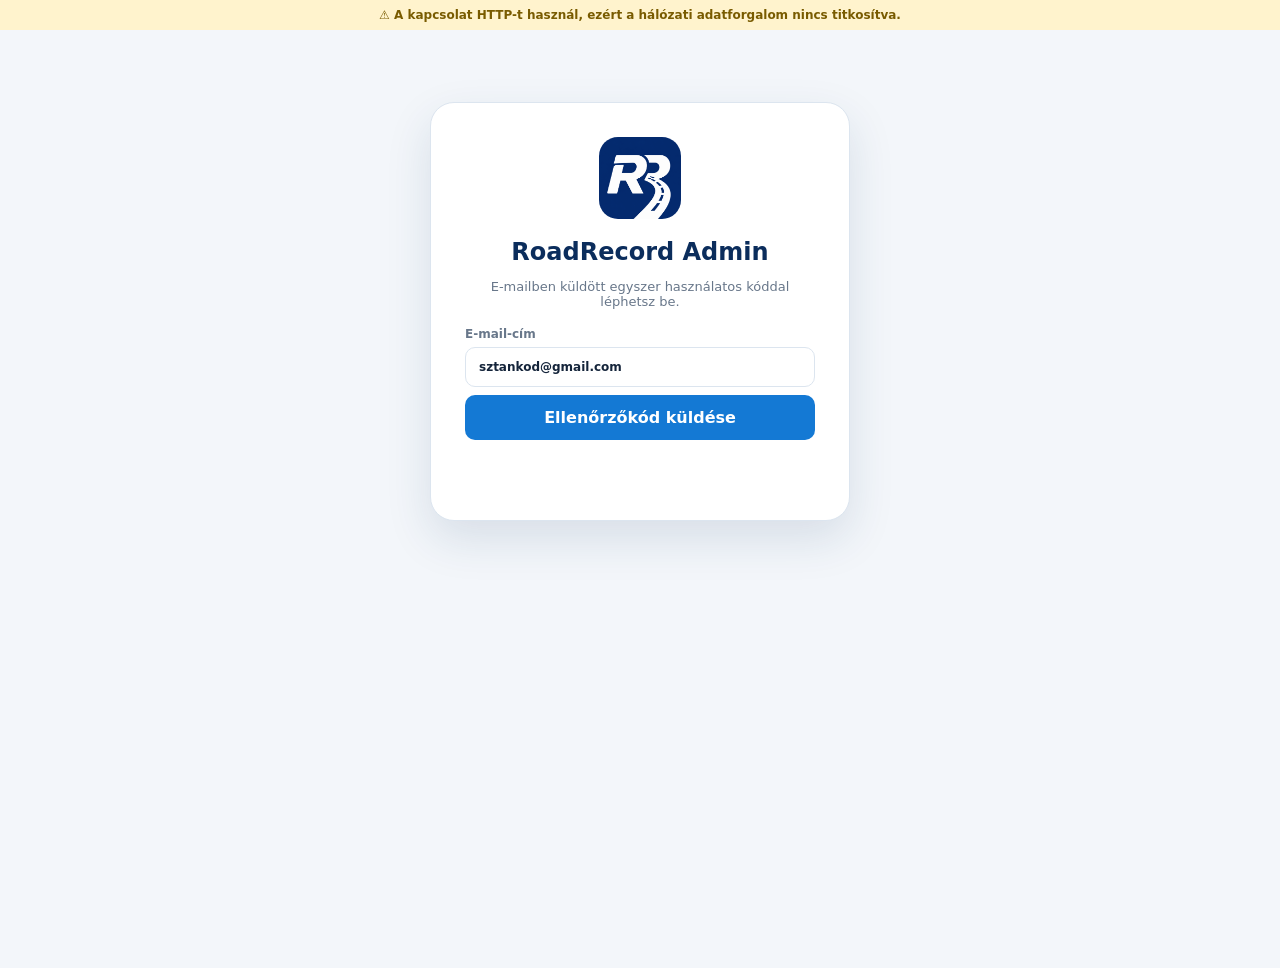
==== download-site/admin/index.html @ 60af763a "Group collected delivery notes by stop" ====
<!doctype html>
<html lang="hu">
<head>
  <meta charset="utf-8">
  <meta name="viewport" content="width=device-width,initial-scale=1">
  <meta name="robots" content="noindex,nofollow,noarchive,nosnippet,noimageindex">
  <meta name="googlebot" content="noindex,nofollow,noarchive,nosnippet,noimageindex">
  <meta name="theme-color" content="#0b2d5c">
  <title>RoadRecord adminisztráció</title>
  <link rel="icon" href="../roadrecord-logo.png" type="image/png">
  <link rel="stylesheet" href="admin.css">
  <link rel="stylesheet" href="admin-extra.css">
  <link rel="stylesheet" href="live.css">
</head>
<body>
  <div class="http-warning">⚠ A kapcsolat HTTP-t használ, ezért a hálózati adatforgalom nincs titkosítva.</div>
  <main>
    <section id="login" class="login-card">
      <img src="../roadrecord-logo.png" alt="RoadRecord logó">
      <h1>RoadRecord Admin</h1>
      <p>E-mailben küldött egyszer használatos kóddal léphetsz be.</p>
      <label>E-mail-cím<input id="email" type="email" value="sztankod@gmail.com"></label>
      <button id="request-code" class="primary">Ellenőrzőkód küldése</button>
      <div id="code-area" hidden>
        <label>Ellenőrzőkód<input id="code" inputmode="numeric" maxlength="6" autocomplete="one-time-code" placeholder="000000"></label>
        <button id="verify-code" class="primary">Belépés</button>
      </div>
      <p id="login-message" class="message"></p>
    </section>

    <section id="dashboard" hidden>
      <header class="topbar">
        <div class="brand"><img src="../roadrecord-logo.png" alt=""><div><strong>RoadRecord</strong><span>Adminisztráció</span></div></div>
        <button id="logout" class="ghost">Kilépés</button>
      </header>
      <div class="summary-grid">
        <article><span>Felhasználók</span><strong id="user-count">0</strong></article>
        <article><span>Aktív készülékek</span><strong id="device-count">0</strong></article>
        <article><span>Utolsó szinkron</span><strong id="last-sync">–</strong></article>
      </div>
      <div class="layout">
        <aside>
          <div class="aside-head"><h2>Felhasználók</h2><button id="refresh" title="Frissítés">↻</button></div>
          <input id="search" type="search" placeholder="Keresés e-mail alapján">
          <button id="central-stops" class="central-stops-button"><span>◆</span><strong>Központi megállótár</strong><small id="central-stop-count">Megnyitás</small></button>
          <button id="delivery-reports" class="central-stops-button"><span><img src="delivery-note-icon.svg" alt=""></span><strong>Szállítólevél riport</strong><small>Beállítások</small></button>
          <button id="delivery-notes" class="central-stops-button"><span><img src="delivery-note-icon.svg" alt=""></span><strong>Szállítólevelek begyűjtése</strong><small>Napi összesítő</small></button>
          <button id="delivery-summary" class="central-stops-button"><span><img src="delivery-note-icon.svg" alt=""></span><strong>Szállítólevél-összegző</strong><small>Teljesítési dátumok</small></button>
          <div id="users" class="user-list"></div>
        </aside>
        <section id="detail" class="detail empty"><p>Válassz egy felhasználót a részletek megnyitásához.</p></section>
      </div>
    </section>
  </main>
  <script src="admin.js"></script>
</body>
</html>
---- download-site/admin/admin.css ----
:root{--navy:#0b2d5c;--blue:#1479d4;--green:#2e8b47;--red:#c83c3c;--orange:#ef8b18;--bg:#f3f6fa;--surface:#fff;--line:#dce5ef;--muted:#68778a;--text:#14243a}*{box-sizing:border-box}body{margin:0;background:var(--bg);color:var(--text);font-family:system-ui,-apple-system,"Segoe UI",sans-serif}.http-warning{padding:8px 16px;background:#fff3cd;color:#795b00;text-align:center;font-size:12px;font-weight:650}main{min-height:calc(100vh - 34px)}button,input{font:inherit}.login-card{width:min(92%,420px);margin:8vh auto;padding:34px;background:var(--surface);border:1px solid var(--line);border-radius:24px;box-shadow:0 18px 45px #193c6820;text-align:center}.login-card img{width:82px;border-radius:19px}.login-card h1{margin:15px 0 6px;color:var(--navy)}.login-card p{color:var(--muted);font-size:13px}.login-card label{display:block;margin:18px 0 8px;text-align:left;font-size:12px;font-weight:700;color:var(--muted)}input{width:100%;margin-top:6px;padding:12px 13px;border:1px solid var(--line);border-radius:10px;background:#fff;color:var(--text)}button{border:0;border-radius:10px;cursor:pointer;font-weight:750}.primary{width:100%;padding:13px;background:var(--blue);color:#fff}.message{min-height:20px}.topbar{display:flex;align-items:center;justify-content:space-between;padding:14px max(18px,4vw);background:var(--navy);color:#fff}.brand{display:flex;align-items:center;gap:11px}.brand img{width:48px;border-radius:12px}.brand div{display:flex;flex-direction:column}.brand strong{font-size:20px}.brand span{font-size:11px;opacity:.8}.ghost{padding:9px 13px;background:#ffffff16;color:#fff}.summary-grid{max-width:1450px;margin:18px auto;display:grid;grid-template-columns:repeat(3,1fr);gap:12px;padding:0 18px}.summary-grid article{padding:17px;background:var(--surface);border:1px solid var(--line);border-radius:14px}.summary-grid span{display:block;font-size:11px;color:var(--muted);font-weight:700}.summary-grid strong{display:block;margin-top:5px;color:var(--navy);font-size:22px}.layout{max-width:1450px;margin:auto;padding:0 18px 30px;display:grid;grid-template-columns:330px 1fr;gap:15px}aside,.detail{background:var(--surface);border:1px solid var(--line);border-radius:16px;overflow:hidden}.aside-head{display:flex;align-items:center;justify-content:space-between;padding:16px 16px 7px}.aside-head h2{margin:0;font-size:17px}.aside-head button{width:34px;height:34px;background:#e9f3fc;color:var(--blue);font-size:20px}aside>input{width:calc(100% - 30px);margin:4px 15px 12px}.user-list{max-height:calc(100vh - 295px);overflow:auto}.user-row{width:100%;padding:13px 15px;border:0;border-top:1px solid var(--line);border-radius:0;background:#fff;text-align:left}.user-row:hover,.user-row.active{background:#eef6fd}.user-row strong,.user-row span{display:block;overflow:hidden;text-overflow:ellipsis}.user-row span{margin-top:3px;color:var(--muted);font-size:11px}.status{display:inline-flex!important;width:auto!important;margin-top:7px!important;padding:3px 7px;border-radius:99px;font-size:9px!important;font-weight:800}.status.on{background:#e5f5e9;color:var(--green)}.status.off{background:#fde8e8;color:var(--red)}.detail{min-height:500px;padding:22px}.detail.empty{display:grid;place-items:center;color:var(--muted)}.detail-header{display:flex;justify-content:space-between;gap:18px;align-items:start}.detail-header h2{margin:0;color:var(--navy);font-size:22px}.detail-header p{margin:4px 0;color:var(--muted);font-size:12px}.danger,.success{padding:9px 12px;color:#fff}.danger{background:var(--red)}.success{background:var(--green)}.tabs{display:flex;gap:7px;margin:20px 0 14px;border-bottom:1px solid var(--line)}.tab{padding:10px 12px;border-radius:8px 8px 0 0;background:transparent;color:var(--muted)}.tab.active{background:#eaf4fd;color:var(--blue)}.panel[hidden]{display:none}.cards{display:grid;grid-template-columns:repeat(4,1fr);gap:9px}.metric{padding:13px;border:1px solid var(--line);border-radius:11px}.metric span{display:block;color:var(--muted);font-size:10px;font-weight:700}.metric strong{display:block;margin-top:4px;color:var(--navy);font-size:18px}.table-wrap{overflow:auto}table{width:100%;border-collapse:collapse;font-size:12px}th,td{padding:10px 8px;border-bottom:1px solid var(--line);text-align:left;white-space:nowrap}th{color:var(--muted);font-size:10px;text-transform:uppercase}.device-card{display:flex;align-items:center;justify-content:space-between;gap:12px;padding:13px;margin-bottom:9px;border:1px solid var(--line);border-radius:12px}.device-card strong,.device-card span{display:block}.device-card span{font-size:11px;color:var(--muted);margin-top:3px}.empty-data{padding:30px;text-align:center;color:var(--muted)}@media(max-width:900px){.layout{grid-template-columns:1fr}.user-list{max-height:300px}.cards{grid-template-columns:repeat(2,1fr)}}@media(max-width:560px){.summary-grid{grid-template-columns:1fr}.detail-header{flex-direction:column}.detail-header button{width:100%}.tabs{overflow:auto}.cards{grid-template-columns:1fr 1fr}.layout,.summary-grid{padding-inline:10px}.detail{padding:15px}.http-warning{font-size:10px}}
---- download-site/admin/admin-extra.css ----
.status.access-active{background:#e5f5e9;color:var(--green)}
.status.access-pending{background:#fff3cd;color:#8a6500}
.status.access-blocked{background:#fde8e8;color:var(--red)}
.user-settings{margin:18px 0;padding:16px;border:1px solid var(--line);border-radius:13px;background:#f8fbfe}
.user-settings h3{margin:0 0 12px;color:var(--navy)}
.settings-grid{display:grid;grid-template-columns:repeat(2,minmax(0,1fr));gap:11px}
.settings-grid label{font-size:11px;font-weight:750;color:var(--muted)}
.settings-grid input,.settings-grid select{display:block;width:100%;margin-top:5px;padding:10px;border:1px solid var(--line);border-radius:9px;background:#fff}
.user-settings small{display:block;margin-top:9px;color:var(--muted)}
.save-user{width:auto;margin-top:12px;padding-inline:18px}
.report-settings{display:grid;gap:12px}.report-settings label{font-size:11px;font-weight:750;color:var(--muted)}.report-settings input:not([type=checkbox]),.report-settings textarea{display:block;width:100%;margin-top:5px;padding:10px;border:1px solid var(--line);border-radius:9px;background:#fff;font:inherit}.check-line{display:flex;align-items:center;gap:8px;font-size:13px!important;color:var(--navy)!important}.check-line input{width:18px;height:18px}.report-actions{display:flex;gap:9px;flex-wrap:wrap}.report-actions button{width:auto}
.report-settings select{display:block;width:100%;margin-top:5px;padding:10px;border:1px solid var(--line);border-radius:9px;background:#fff;font:inherit}.report-test{display:grid;grid-template-columns:2fr 1fr 1fr auto;gap:10px;align-items:end;padding:13px;border:1px solid var(--line);border-radius:11px}.report-test legend{padding:0 6px;font-weight:800;color:var(--navy)}.report-test button{margin-bottom:1px;white-space:nowrap}
.central-stops-button{display:grid;grid-template-columns:28px 1fr auto;align-items:center;gap:7px;width:calc(100% - 30px);margin:0 15px 12px;padding:11px 12px;border:1px solid #bdd8f0;background:#eef6fd;color:var(--navy);text-align:left}
.central-stops-button>span{display:grid;place-items:center;width:27px;height:27px;border-radius:8px;background:var(--blue);color:#fff}.central-stops-button>span img{width:22px;height:22px;object-fit:contain}.central-stops-button strong{font-size:12px}.central-stops-button small{color:var(--blue);font-size:10px}.central-stops-button:hover,.central-stops-button.active{border-color:var(--blue);background:#dfeffd}.delivery-page .detail-header h2{display:flex;align-items:center;gap:8px}.delivery-page .detail-header h2::before{content:"";display:inline-block;width:31px;height:31px;border-radius:8px;background:var(--blue) url('delivery-note-icon.svg') center/25px 25px no-repeat}
.stop-admin{border:1px solid var(--line);border-radius:11px;margin-bottom:8px;overflow:hidden}
.stop-admin summary{display:flex;justify-content:space-between;gap:12px;padding:12px;cursor:pointer}
.stop-admin summary>div{display:flex;flex-direction:column;gap:3px}.stop-admin summary small{color:var(--blue);font-size:9px;text-transform:uppercase}
.stop-admin summary span{color:var(--muted);font-size:11px}
.stop-info{padding:0 13px 13px;border-top:1px solid var(--line);font-size:12px}
.stop-info p{margin:8px 0}.stop-photos{display:flex;gap:9px;flex-wrap:wrap}
.stop-photos img{width:180px;height:120px;object-fit:cover;border-radius:9px;border:1px solid var(--line)}
.stop-photos figure{margin:4px 0}.stop-photos figcaption{margin-top:3px;color:var(--muted);font-size:10px}.stop-info-grid{display:grid;grid-template-columns:repeat(3,minmax(0,1fr));gap:7px;margin-top:10px}.stop-info-grid p{display:flex;flex-direction:column;gap:2px;padding:8px;margin:0;border-radius:8px;background:#f4f7fa}.stop-info-grid span{color:var(--navy);font-weight:700}.central-header{align-items:center}.ghost-central{padding:9px 13px;background:#e9f3fc;color:var(--blue)}.central-metrics{margin:17px 0}.central-tools{display:flex;align-items:center;gap:12px;margin:12px 0}.central-tools input{margin:0;max-width:420px}.central-tools span{color:var(--muted);font-size:10px}
.stop-import-tools{display:grid;grid-template-columns:1fr auto;align-items:center;gap:8px;margin-bottom:12px;padding:12px;border:1px solid #bdd8f0;border-radius:11px;background:#f4f9fd}.stop-import-tools>div{display:flex;gap:7px}.stop-import-tools small{grid-column:1/-1;color:var(--muted)}.import-central{width:auto;padding:10px 14px}.import-central:disabled{cursor:not-allowed;opacity:.45}.user-stop summary{display:grid;grid-template-columns:28px minmax(150px,1fr) minmax(120px,1fr);align-items:center}.user-stop summary>input{width:19px;height:19px;margin:0;accent-color:var(--blue)}
@media(max-width:700px){.stop-info-grid{grid-template-columns:repeat(2,minmax(0,1fr))}.central-tools{align-items:stretch;flex-direction:column}.central-tools input{max-width:none}}
@media(max-width:560px){.settings-grid{grid-template-columns:1fr}.stop-admin summary{flex-direction:column}.stop-info-grid{grid-template-columns:1fr}.central-stops-button{grid-template-columns:28px 1fr}.central-stops-button small{grid-column:2}.stop-import-tools{grid-template-columns:1fr}.stop-import-tools>div{flex-wrap:wrap}.import-central{width:100%}.user-stop summary{display:grid;grid-template-columns:28px 1fr}.user-stop summary>span{grid-column:2}}
@media(max-width:760px){.report-test{grid-template-columns:1fr}.report-test button{width:100%}}
.delivery-day{margin:14px 0;border:1px solid var(--line);border-radius:12px;overflow:hidden}.delivery-day-head{display:flex;align-items:center;justify-content:space-between;padding:8px 10px;background:#f7fafd;border-bottom:1px solid var(--line)}.delivery-day h3{color:var(--navy);margin:0;font-size:14px}.add-day-note{width:auto;padding:7px 10px;font-size:11px}.delivery-compact th,.delivery-compact td{padding:6px 10px}.delivery-compact th:first-child,.delivery-compact td:first-child{width:62%}.delivery-item{display:flex;align-items:center;gap:5px;min-height:27px}.delivery-item span{flex:1;font-weight:750;color:var(--navy)}.delivery-delete{width:28px;height:26px;padding:0;background:transparent;color:var(--red);font-size:14px}.delivery-delete:hover{background:#fde8e8}.delivery-missing{color:var(--red);font-weight:900}.delivery-dialog{width:min(92vw,420px);padding:20px;border:1px solid var(--line);border-radius:16px;box-shadow:0 18px 55px #10243b44}.delivery-dialog::backdrop{background:#08192c88}.delivery-dialog h3{margin:0 0 16px;color:var(--navy)}.delivery-dialog label{display:block;margin:12px 0;color:var(--muted);font-size:11px;font-weight:750}.delivery-dialog select,.delivery-dialog input{display:block;width:100%;margin-top:5px;padding:11px;border:1px solid var(--line);border-radius:9px;background:#fff}.delivery-dialog-actions{display:flex;justify-content:flex-end;gap:8px;margin-top:18px}.delivery-dialog-actions button{width:auto;padding:10px 15px}
.delivery-filter{margin:13px 0;padding:8px;border:1px solid var(--line);border-radius:12px;background:#f8fbfe}.delivery-filter-tabs{display:grid;grid-template-columns:repeat(4,1fr);gap:5px}.delivery-filter-tabs button{padding:7px 5px;background:#e8eff6;color:var(--muted);font-size:11px}.delivery-filter-tabs button.active{background:var(--blue);color:#fff}.delivery-period-nav{display:grid;grid-template-columns:35px 1fr 35px;align-items:center;margin-top:5px}.delivery-period-nav button{height:32px;background:transparent;color:var(--blue);font-size:20px}.delivery-period-nav .delivery-period-label{font-size:12px;color:var(--navy)}
.delivery-day-total{font-size:11px;font-weight:800;color:var(--muted)}.delivery-summary-table th:last-child,.delivery-summary-table td:last-child{text-align:center;width:72px}.summary-result{display:inline-grid;place-items:center;width:25px;height:25px;border-radius:50%;font-size:16px;font-weight:900}.summary-result.has{background:#e5f5e9;color:var(--green)}.summary-result.missing{background:#fde8e8;color:var(--red)}
---- download-site/admin/live.css ----
.status.working{background:#fff0dc;color:#a85a00}.sync-setting{display:flex;align-items:end;gap:14px;margin-top:14px;padding:13px;border:1px solid var(--line);border-radius:12px;background:#f8fbfe}.sync-setting label{flex:1;color:var(--muted);font-size:11px;font-weight:750}.sync-setting select{display:block;width:100%;margin-top:5px;padding:10px;border:1px solid var(--line);border-radius:9px;background:#fff;color:var(--text)}.sync-setting small{color:var(--muted);font-size:10px}.live-work{margin-top:13px;padding:14px;border:1px solid #a9ddba;border-radius:13px;background:#edf9f1}.live-work>div:first-child{display:flex;justify-content:space-between;align-items:center}.live-work span,.live-work strong{color:var(--green)}.live-grid{display:grid;grid-template-columns:repeat(5,1fr);gap:8px;margin-top:10px}.live-grid p{margin:0;padding:8px;background:#fff;border-radius:8px;font-size:12px}.live-grid b{display:block;color:var(--muted);font-size:9px}.work-row{cursor:pointer}.work-row:hover,.work-row.expanded{background:#eef6fd}.day-detail td{padding:0 12px 14px;background:#f8fbfe}.timeline{margin:0;padding:10px 10px 4px 30px;white-space:normal}.timeline li{padding:6px 0}.timeline time{display:inline-block;width:54px;color:var(--blue);font-weight:800}.timeline li.manual span{color:#a85a00}.timeline li.work span{font-weight:750}@media(max-width:900px){.live-grid{grid-template-columns:repeat(2,1fr)}}
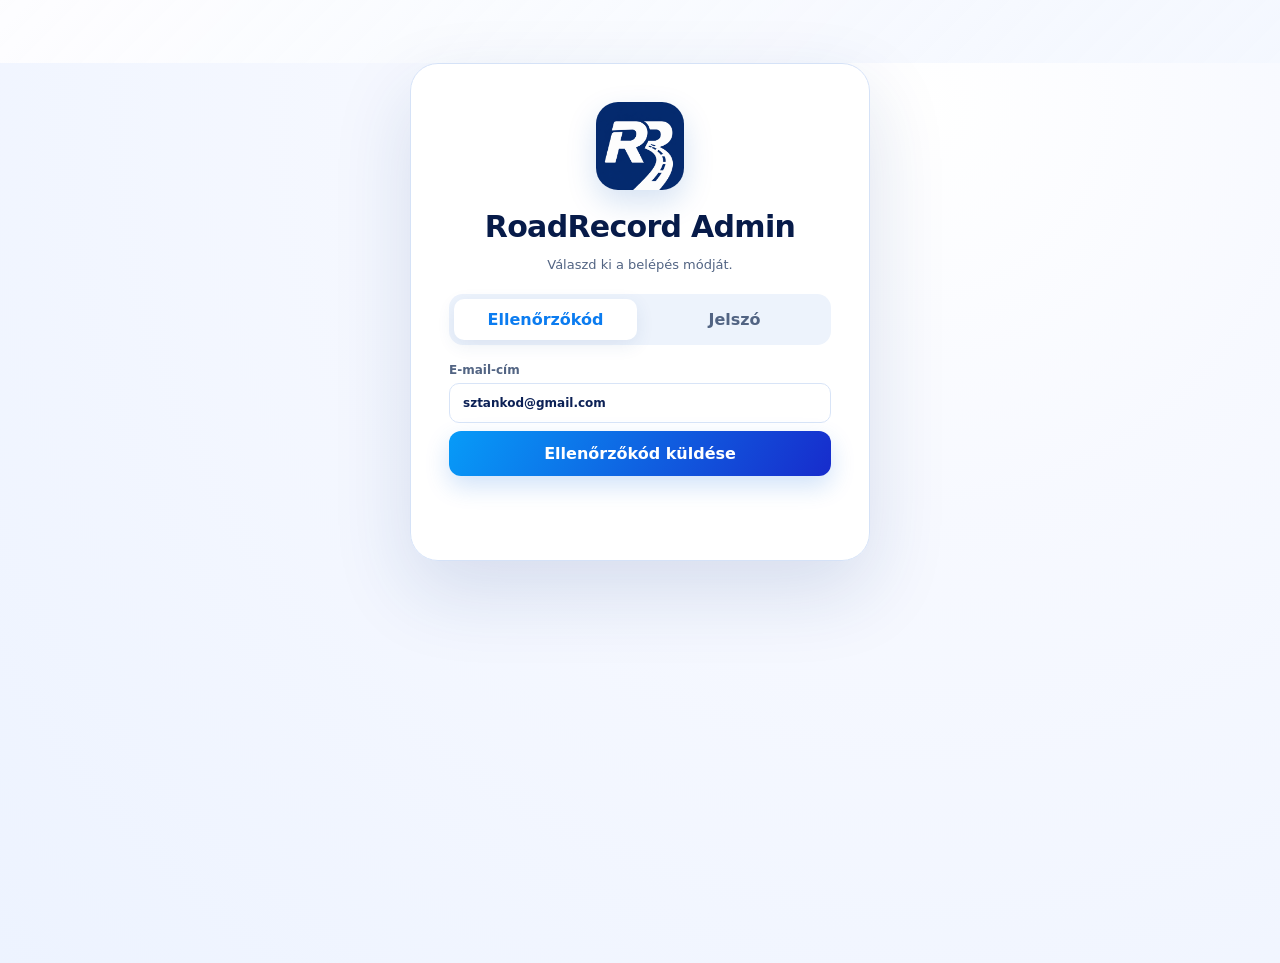
==== commit 6f3da5ea: "feat: modernize admin access and delivery reports" ====
--- a/download-site/admin/index.html
+++ b/download-site/admin/index.html
@@ -11,19 +11,27 @@
   <link rel="stylesheet" href="admin.css">
   <link rel="stylesheet" href="admin-extra.css">
   <link rel="stylesheet" href="live.css">
+  <link rel="stylesheet" href="admin-modern.css">
 </head>
 <body>
-  <div class="http-warning">⚠ A kapcsolat HTTP-t használ, ezért a hálózati adatforgalom nincs titkosítva.</div>
   <main>
     <section id="login" class="login-card">
       <img src="../roadrecord-logo.png" alt="RoadRecord logó">
       <h1>RoadRecord Admin</h1>
-      <p>E-mailben küldött egyszer használatos kóddal léphetsz be.</p>
-      <label>E-mail-cím<input id="email" type="email" value="sztankod@gmail.com"></label>
-      <button id="request-code" class="primary">Ellenőrzőkód küldése</button>
-      <div id="code-area" hidden>
-        <label>Ellenőrzőkód<input id="code" inputmode="numeric" maxlength="6" autocomplete="one-time-code" placeholder="000000"></label>
-        <button id="verify-code" class="primary">Belépés</button>
+      <p>Válaszd ki a belépés módját.</p>
+      <div class="login-methods"><button id="login-method-code" class="active">Ellenőrzőkód</button><button id="login-method-password">Jelszó</button></div>
+      <div id="code-login">
+        <label>E-mail-cím<input id="email" type="email" value="sztankod@gmail.com"></label>
+        <button id="request-code" class="primary">Ellenőrzőkód küldése</button>
+        <div id="code-area" hidden>
+          <label>Ellenőrzőkód<input id="code" inputmode="numeric" maxlength="6" autocomplete="one-time-code" placeholder="000000"></label>
+          <button id="verify-code" class="primary">Belépés</button>
+        </div>
+      </div>
+      <div id="password-login" hidden>
+        <label>E-mail-cím<input id="password-email" type="email" autocomplete="username"></label>
+        <label>Jelszó<input id="password" type="password" autocomplete="current-password"></label>
+        <button id="password-login-button" class="primary">Belépés jelszóval</button>
       </div>
       <p id="login-message" class="message"></p>
     </section>
@@ -31,7 +39,7 @@
     <section id="dashboard" hidden>
       <header class="topbar">
         <div class="brand"><img src="../roadrecord-logo.png" alt=""><div><strong>RoadRecord</strong><span>Adminisztráció</span></div></div>
-        <button id="logout" class="ghost">Kilépés</button>
+        <div class="top-actions"><span class="notification" aria-hidden="true">♧</span><button id="logout" class="ghost">⇥&nbsp; Kilépés</button></div>
       </header>
       <div class="summary-grid">
         <article><span>Felhasználók</span><strong id="user-count">0</strong></article>
@@ -40,12 +48,16 @@
       </div>
       <div class="layout">
         <aside>
-          <div class="aside-head"><h2>Felhasználók</h2><button id="refresh" title="Frissítés">↻</button></div>
-          <input id="search" type="search" placeholder="Keresés e-mail alapján">
-          <button id="central-stops" class="central-stops-button"><span>◆</span><strong>Központi megállótár</strong><small id="central-stop-count">Megnyitás</small></button>
+          <nav class="admin-nav">
+          <button id="central-stops" class="central-stops-button"><span>⌂</span><strong>Központi megállótár</strong><small id="central-stop-count">Megnyitás</small></button>
           <button id="delivery-reports" class="central-stops-button"><span><img src="delivery-note-icon.svg" alt=""></span><strong>Szállítólevél riport</strong><small>Beállítások</small></button>
           <button id="delivery-notes" class="central-stops-button"><span><img src="delivery-note-icon.svg" alt=""></span><strong>Szállítólevelek begyűjtése</strong><small>Napi összesítő</small></button>
-          <button id="delivery-summary" class="central-stops-button"><span><img src="delivery-note-icon.svg" alt=""></span><strong>Szállítólevél-összegző</strong><small>Teljesítési dátumok</small></button>
+          <button id="delivery-summary" class="central-stops-button"><span><img src="delivery-note-icon.svg" alt=""></span><strong>Szállítólevél leltár</strong><small>Teljesítési dátumok</small></button>
+          <div class="aside-section-label">Felhasználók</div>
+          <button id="admin-accounts" class="central-stops-button"><span>♙</span><strong>Userek</strong><small>Admin és guest</small></button>
+          </nav>
+          <div class="aside-head"><h2>Alkalmazás-felhasználók</h2><button id="refresh" title="Frissítés">↻</button></div>
+          <input id="search" type="search" placeholder="Keresés e-mail alapján">
           <div id="users" class="user-list"></div>
         </aside>
         <section id="detail" class="detail empty"><p>Válassz egy felhasználót a részletek megnyitásához.</p></section>
--- a/download-site/admin/admin-extra.css
+++ b/download-site/admin/admin-extra.css
@@ -27,3 +27,4 @@
 .delivery-day{margin:14px 0;border:1px solid var(--line);border-radius:12px;overflow:hidden}.delivery-day-head{display:flex;align-items:center;justify-content:space-between;padding:8px 10px;background:#f7fafd;border-bottom:1px solid var(--line)}.delivery-day h3{color:var(--navy);margin:0;font-size:14px}.add-day-note{width:auto;padding:7px 10px;font-size:11px}.delivery-compact th,.delivery-compact td{padding:6px 10px}.delivery-compact th:first-child,.delivery-compact td:first-child{width:62%}.delivery-item{display:flex;align-items:center;gap:5px;min-height:27px}.delivery-item span{flex:1;font-weight:750;color:var(--navy)}.delivery-delete{width:28px;height:26px;padding:0;background:transparent;color:var(--red);font-size:14px}.delivery-delete:hover{background:#fde8e8}.delivery-missing{color:var(--red);font-weight:900}.delivery-dialog{width:min(92vw,420px);padding:20px;border:1px solid var(--line);border-radius:16px;box-shadow:0 18px 55px #10243b44}.delivery-dialog::backdrop{background:#08192c88}.delivery-dialog h3{margin:0 0 16px;color:var(--navy)}.delivery-dialog label{display:block;margin:12px 0;color:var(--muted);font-size:11px;font-weight:750}.delivery-dialog select,.delivery-dialog input{display:block;width:100%;margin-top:5px;padding:11px;border:1px solid var(--line);border-radius:9px;background:#fff}.delivery-dialog-actions{display:flex;justify-content:flex-end;gap:8px;margin-top:18px}.delivery-dialog-actions button{width:auto;padding:10px 15px}
 .delivery-filter{margin:13px 0;padding:8px;border:1px solid var(--line);border-radius:12px;background:#f8fbfe}.delivery-filter-tabs{display:grid;grid-template-columns:repeat(4,1fr);gap:5px}.delivery-filter-tabs button{padding:7px 5px;background:#e8eff6;color:var(--muted);font-size:11px}.delivery-filter-tabs button.active{background:var(--blue);color:#fff}.delivery-period-nav{display:grid;grid-template-columns:35px 1fr 35px;align-items:center;margin-top:5px}.delivery-period-nav button{height:32px;background:transparent;color:var(--blue);font-size:20px}.delivery-period-nav .delivery-period-label{font-size:12px;color:var(--navy)}
 .delivery-day-total{font-size:11px;font-weight:800;color:var(--muted)}.delivery-summary-table th:last-child,.delivery-summary-table td:last-child{text-align:center;width:72px}.summary-result{display:inline-grid;place-items:center;width:25px;height:25px;border-radius:50%;font-size:16px;font-weight:900}.summary-result.has{background:#e5f5e9;color:var(--green)}.summary-result.missing{background:#fde8e8;color:var(--red)}
+.delivery-compact:has(th:nth-child(3)) th:first-child,.delivery-compact:has(th:nth-child(3)) td:first-child{width:42%}.delivery-compact:has(th:nth-child(3)) th:nth-child(2),.delivery-compact:has(th:nth-child(3)) td:nth-child(2){width:24%}.delivery-compact:has(th:nth-child(3)) th:last-child,.delivery-compact:has(th:nth-child(3)) td:last-child{width:34%}
--- a/download-site/admin/admin-modern.css
+++ b/download-site/admin/admin-modern.css
@@ -0,0 +1,16 @@
+:root{--navy:#071b49;--navy2:#0b2c67;--blue:#0b7cf0;--royal:#172bc8;--green:#13a46f;--red:#f04444;--orange:#ff9d19;--bg:#f3f6ff;--surface:#fff;--line:#d8e4f7;--muted:#526483;--text:#0b2055;--shadow:0 15px 40px #365a9a17}
+*{box-sizing:border-box}html{background:var(--bg)}body{min-width:320px;background:radial-gradient(circle at 72% 5%,#fff 0,#f7f9ff 32%,#edf3ff 100%);color:var(--text);font-family:Inter,"Segoe UI",system-ui,sans-serif}body::before{content:"";position:fixed;inset:0;z-index:-1;background:linear-gradient(135deg,#ffffffcc,#eaf2ff88)}main{min-height:100vh}
+button{transition:transform .15s ease,box-shadow .15s ease,background .15s ease}button:hover{transform:translateY(-1px)}button:active{transform:translateY(0)}input,textarea,select{outline:none;transition:border-color .15s,box-shadow .15s}input:focus,textarea:focus,select:focus{border-color:#4c8ff7!important;box-shadow:0 0 0 3px #2b7fff1d}
+.login-card{width:min(92%,460px);margin:7vh auto;padding:38px;border:1px solid #d5e2f7;border-radius:28px;background:#ffffffed;box-shadow:0 30px 80px #173c7e24;backdrop-filter:blur(18px)}.login-card img{width:88px;border-radius:22px;box-shadow:0 12px 30px #0a55bc2c}.login-card h1{font-size:30px;letter-spacing:-.7px}.login-methods{display:grid;grid-template-columns:1fr 1fr;gap:6px;margin:22px 0 8px;padding:5px;border-radius:14px;background:#edf3fc}.login-methods button{padding:11px;background:transparent;color:var(--muted)}.login-methods button.active{background:#fff;color:var(--blue);box-shadow:0 5px 18px #244d8e19}.login-card .primary{border-radius:12px;background:linear-gradient(120deg,#079bf8,#172ccc);box-shadow:0 10px 24px #146ee333}
+#dashboard{min-height:100vh;padding:1px 0 40px 310px}.topbar{height:86px;margin:0;padding:14px 28px;background:transparent;color:var(--navy);border:0}.topbar .brand{position:fixed;z-index:20;left:0;top:0;width:310px;height:104px;padding:23px 30px;background:linear-gradient(160deg,#07183e,#0b2b64);color:#fff}.brand img{width:57px;border-radius:13px}.brand strong{font-size:21px}.brand span{font-size:13px;opacity:.9}.top-actions{display:flex;align-items:center;gap:18px;margin-left:auto}.notification{display:grid;place-items:center;width:42px;height:42px;font-size:25px;color:var(--navy)}.topbar .ghost{padding:12px 20px;border:1px solid #bdd0ed;border-radius:15px;background:#f8fbff;color:var(--navy);box-shadow:0 6px 20px #234b8c10}
+.summary-grid{max-width:none;margin:18px 28px 26px;padding:0;gap:18px}.summary-grid article{position:relative;overflow:hidden;min-height:106px;padding:20px 24px 18px 108px;border:1px solid #fff;border-radius:22px;background:linear-gradient(135deg,#fff,#eaf3ff);box-shadow:var(--shadow)}.summary-grid article:nth-child(2){background:linear-gradient(135deg,#fff,#f0ebff)}.summary-grid article:nth-child(3){background:linear-gradient(135deg,#fff,#e7fbf3)}.summary-grid article::before{content:"♙";position:absolute;left:25px;top:19px;display:grid;place-items:center;width:63px;height:63px;border-radius:18px;background:#dceaff;color:#125af0;font-size:31px}.summary-grid article:nth-child(2)::before{content:"◇";background:#eee5ff;color:#7545f6}.summary-grid article:nth-child(3)::before{content:"▣";background:#def6ed;color:#119b69}.summary-grid span{font-size:14px;color:var(--text)}.summary-grid strong{font-size:30px;letter-spacing:-.7px}
+.layout{display:block;max-width:none;margin:0;padding:0 28px 30px}.layout>aside{position:fixed;z-index:15;left:0;top:104px;bottom:0;width:310px;padding:12px 16px 34px;border:0;border-radius:0;background:linear-gradient(165deg,#07183e 0%,#0b2b64 72%,#0b3478 100%);color:#fff;overflow:auto}.layout>aside::after{content:"";position:absolute;z-index:-1;left:-20%;right:-20%;bottom:-40px;height:230px;background:linear-gradient(160deg,transparent 10%,#1674e966),linear-gradient(8deg,#06173d 46%,transparent 47%);clip-path:polygon(0 52%,100% 0,100% 100%,0 100%)}.admin-nav{display:grid;gap:7px}.aside-section-label{margin:21px 14px 8px;padding-top:18px;border-top:1px solid #ffffff1f;color:#9fb5dd;font-size:11px;font-weight:800;letter-spacing:.08em;text-transform:uppercase}.central-stops-button{grid-template-columns:38px 1fr;width:100%;margin:0;padding:13px 15px;border:0;border-radius:14px;background:transparent;color:#eef5ff}.central-stops-button>span{width:34px;height:34px;border-radius:10px;background:transparent;color:#b8cff6;font-size:22px}.central-stops-button>span img{width:25px;height:25px}.central-stops-button strong{font-size:13px}.central-stops-button small{display:none}.central-stops-button:hover{border:0;background:#ffffff10}.central-stops-button.active{border:0;background:linear-gradient(120deg,#0ca4fb,#1934cf);color:#fff;box-shadow:0 12px 28px #001d7280}.central-stops-button.active>span{color:#fff}.aside-head{margin-top:12px;padding:14px 14px 7px;border-top:1px solid #ffffff1f}.aside-head h2{font-size:11px;letter-spacing:.06em;text-transform:uppercase;color:#a9bde0}.aside-head button{background:#ffffff12;color:#fff}aside>input{border-color:#ffffff24;background:#ffffff12;color:#fff}aside>input::placeholder{color:#b8c7df}.user-list{max-height:none}.user-row{margin:5px 0;padding:11px 12px;border:0;border-radius:12px;background:transparent;color:#fff}.user-row span{color:#b8c7df}.user-row:hover,.user-row.active{background:#ffffff12}
+.detail{min-height:620px;padding:0;border:0;border-radius:0;background:transparent;overflow:visible}.detail.empty{border:1px dashed #c3d4ee;border-radius:22px;background:#ffffff99}.detail-header{align-items:center;margin:0 8px 18px}.detail-header h2{font-size:29px;letter-spacing:-.8px}.detail-header p{font-size:13px}.detail-header button,.compact-button{width:auto;padding:11px 17px;border-radius:15px}.delivery-page .detail-header h2::before{width:56px;height:56px;margin-right:6px;border-radius:17px;background:linear-gradient(145deg,#0ba4fb,#172bc8) url('delivery-note-icon.svg') center/36px 36px no-repeat;box-shadow:0 12px 25px #125ce43d}
+.delivery-filter{margin:0 0 18px;padding:12px 14px;border:1px solid #d8e5f7;border-radius:22px;background:#ffffffd9;box-shadow:var(--shadow)}.delivery-filter-tabs{gap:8px}.delivery-filter-tabs button{padding:12px;border-radius:13px;background:#edf2fb;color:#42577e;font-size:13px}.delivery-filter-tabs button.active{background:linear-gradient(120deg,#0a91f4,#172bc8);color:#fff;box-shadow:0 9px 20px #155fd530}.delivery-period-nav{grid-template-columns:45px 1fr 45px;margin-top:9px}.delivery-period-nav button{height:40px;border:1px solid #c8daf3;border-radius:50%;background:#f5f9ff}.delivery-period-nav .delivery-period-label{justify-self:center;width:auto;min-width:220px;border-radius:18px;background:#f3f8ff;color:var(--navy);font-weight:800}
+.delivery-day{margin:14px 0;border:1px solid #d8e5f7;border-radius:22px;background:#fff;box-shadow:var(--shadow)}.delivery-day-head{padding:13px 18px;background:linear-gradient(120deg,#f9fbff,#edf3ff)}.delivery-day h3{font-size:16px}.add-day-note{padding:10px 18px;border-radius:18px;background:linear-gradient(120deg,#079cf7,#172bc8);box-shadow:0 8px 18px #155fd52e}.table-wrap{border-radius:0 0 20px 20px}table{font-size:13px}th{padding:12px 15px;background:#f7f9fd;color:#435679;font-size:10px}td{padding:11px 15px;border-color:#e7edf7}tbody tr:hover{background:#f8fbff}.delivery-item{gap:9px}.delivery-item span{display:inline-flex;flex:0 1 auto;padding:5px 11px;border-radius:8px;background:#e6f2ff}.delivery-delete{margin-left:auto}.summary-result{width:29px;height:29px}.summary-result.has{background:#dff7e9}.summary-result.missing{background:#ffe5e5}
+.user-settings,.account-form,.metric,.device-card,.stop-admin,.live-work{border-color:#d8e5f7!important;border-radius:17px!important;background:#ffffffdd!important;box-shadow:var(--shadow)}.tabs{gap:5px;padding:6px;border:1px solid #d8e5f7;border-radius:14px;background:#fff}.tab{border-radius:10px}.tab.active{background:#e5f1ff}.cards{gap:13px}.metric{padding:17px}.metric strong{font-size:21px}.stop-info-grid p{background:#f3f7fd}.primary{border-radius:12px;background:linear-gradient(120deg,#079cf7,#172bc8)}.ghost-central{border:1px solid #c6daf4;border-radius:12px;background:#f5f9ff}.danger{border-radius:10px}.delivery-dialog{border:1px solid #d5e2f6;border-radius:22px;box-shadow:0 28px 90px #071b4960}.delivery-dialog textarea{display:block;width:100%;margin-top:5px;padding:11px;border:1px solid var(--line);border-radius:9px;background:#fff;resize:vertical}
+.account-form{margin:0 0 18px;padding:18px}.account-list{display:grid;gap:10px}.account-card{display:grid;grid-template-columns:48px 1fr auto auto;align-items:center;gap:12px;padding:14px 16px;border:1px solid #d8e5f7;border-radius:17px;background:#fff;box-shadow:var(--shadow)}.account-avatar{display:grid;place-items:center;width:44px;height:44px;border-radius:14px;background:linear-gradient(135deg,#d8eaff,#e8e4ff);color:#174fc7;font-size:20px;font-weight:900}.account-card strong,.account-card span,.account-card small{display:block}.account-card span{margin-top:2px;color:var(--muted);font-size:12px}.account-card small{margin-top:4px;color:#71809a}.account-card button{padding:9px 12px;background:#edf4fd;color:var(--blue)}.account-card button.danger{background:#ffe8e8;color:var(--red)}
+.guest-mode .add-day-note,.guest-mode [data-note-delete]{display:none!important}
+@media(max-width:1050px){#dashboard{padding-left:250px}.topbar .brand,.layout>aside{width:250px}.summary-grid article{padding-left:84px}.summary-grid article::before{left:16px}.layout{padding-inline:18px}.summary-grid{margin-inline:18px}}
+@media(max-width:820px){#dashboard{padding-left:0}.topbar{height:auto;padding:12px 14px;background:linear-gradient(160deg,#07183e,#0b2b64);color:#fff}.topbar .brand{position:static;width:auto;height:auto;padding:0;background:transparent}.topbar .brand img{width:45px}.top-actions .notification{color:#fff}.topbar .ghost{color:#fff;background:#ffffff12;border-color:#ffffff2e}.layout>aside{position:static;width:auto;margin:0 10px 16px;padding:10px;border-radius:18px}.layout>aside::after{display:none}.admin-nav{grid-template-columns:repeat(2,minmax(0,1fr))}.central-stops-button{min-width:0}.aside-head,aside>input,.user-list{display:none}.summary-grid{grid-template-columns:1fr;margin:12px 10px}.layout{padding:0 10px}.detail-header h2{font-size:23px}.delivery-page .detail-header h2::before{width:44px;height:44px;background-size:29px}.account-card{grid-template-columns:42px 1fr}.account-card button{grid-row:2}.account-card button:first-of-type{grid-column:1/2}.account-card button:last-child{grid-column:2/3}.delivery-filter-tabs{grid-template-columns:repeat(2,1fr)}}
+@media(max-width:520px){.top-actions .notification{display:none}.brand strong{font-size:17px}.brand span{font-size:10px}.topbar .ghost{padding:9px 11px}.admin-nav{grid-template-columns:1fr}.detail-header{align-items:flex-start}.detail-header button{width:100%}.delivery-period-nav .delivery-period-label{min-width:0}.delivery-compact th,.delivery-compact td{padding:8px}.summary-grid article{min-height:90px}.report-test{grid-template-columns:1fr}}
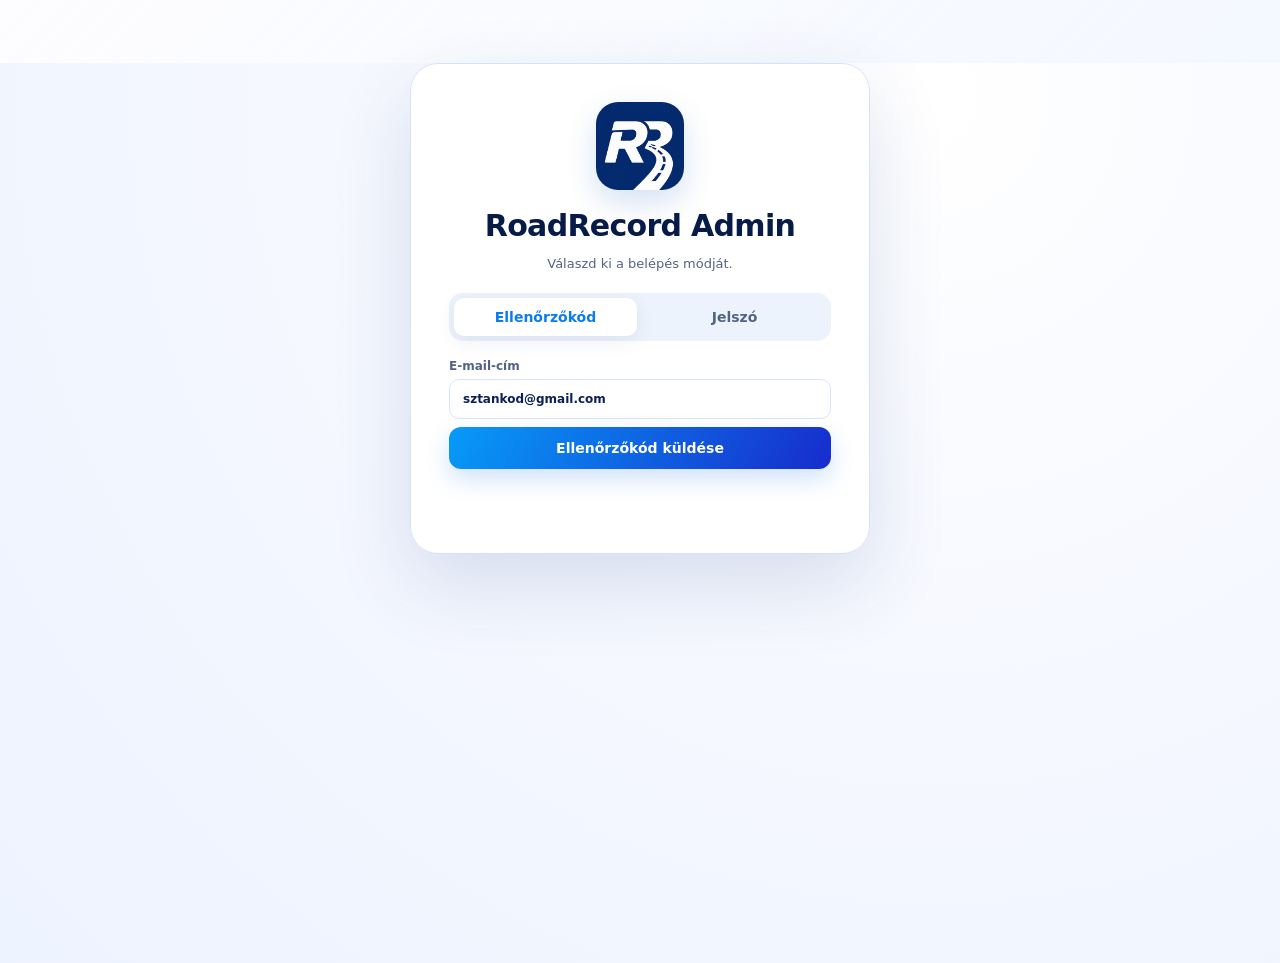
==== commit 973b20ad: "Pontosítja az admin felületet és a szállítólevél riportot" ====
--- a/download-site/admin/index.html
+++ b/download-site/admin/index.html
@@ -8,10 +8,10 @@
   <meta name="theme-color" content="#0b2d5c">
   <title>RoadRecord adminisztráció</title>
   <link rel="icon" href="../roadrecord-logo.png" type="image/png">
-  <link rel="stylesheet" href="admin.css">
-  <link rel="stylesheet" href="admin-extra.css">
-  <link rel="stylesheet" href="live.css">
-  <link rel="stylesheet" href="admin-modern.css">
+  <link rel="stylesheet" href="admin.css?v=20261119-3">
+  <link rel="stylesheet" href="admin-extra.css?v=20261119-3">
+  <link rel="stylesheet" href="live.css?v=20261119-3">
+  <link rel="stylesheet" href="admin-modern.css?v=20261119-3">
 </head>
 <body>
   <main>
@@ -19,10 +19,10 @@
       <img src="../roadrecord-logo.png" alt="RoadRecord logó">
       <h1>RoadRecord Admin</h1>
       <p>Válaszd ki a belépés módját.</p>
-      <div class="login-methods"><button id="login-method-code" class="active">Ellenőrzőkód</button><button id="login-method-password">Jelszó</button></div>
+      <div class="login-methods"><button id="login-method-code" type="button" class="active">Ellenőrzőkód</button><button id="login-method-password" type="button">Jelszó</button></div>
       <div id="code-login">
         <label>E-mail-cím<input id="email" type="email" value="sztankod@gmail.com"></label>
-        <button id="request-code" class="primary">Ellenőrzőkód küldése</button>
+        <button id="request-code" type="button" class="primary">Ellenőrzőkód küldése</button>
         <div id="code-area" hidden>
           <label>Ellenőrzőkód<input id="code" inputmode="numeric" maxlength="6" autocomplete="one-time-code" placeholder="000000"></label>
           <button id="verify-code" class="primary">Belépés</button>
@@ -38,23 +38,23 @@
 
     <section id="dashboard" hidden>
       <header class="topbar">
-        <div class="brand"><img src="../roadrecord-logo.png" alt=""><div><strong>RoadRecord</strong><span>Adminisztráció</span></div></div>
-        <div class="top-actions"><span class="notification" aria-hidden="true">♧</span><button id="logout" class="ghost">⇥&nbsp; Kilépés</button></div>
+        <div class="brand"><img src="roadrecord-mark-white.png" alt="RoadRecord"><div><strong>RoadRecord</strong><span>Adminisztráció</span></div></div>
+        <div class="top-actions"><span class="notification" aria-hidden="true"><svg viewBox="0 0 24 24"><path d="M18 8a6 6 0 0 0-12 0c0 7-3 7-3 9h18c0-2-3-2-3-9M10 21h4"/></svg><i></i></span><button id="logout" class="ghost"><svg viewBox="0 0 24 24"><path d="M10 17l5-5-5-5M15 12H3M14 3h5a2 2 0 0 1 2 2v14a2 2 0 0 1-2 2h-5"/></svg> Kilépés</button></div>
       </header>
       <div class="summary-grid">
-        <article><span>Felhasználók</span><strong id="user-count">0</strong></article>
-        <article><span>Aktív készülékek</span><strong id="device-count">0</strong></article>
-        <article><span>Utolsó szinkron</span><strong id="last-sync">–</strong></article>
+        <article><i><svg viewBox="0 0 24 24"><path d="M16 21v-2a4 4 0 0 0-4-4H6a4 4 0 0 0-4 4v2M9 11a4 4 0 1 0 0-8 4 4 0 0 0 0 8M22 21v-2a4 4 0 0 0-3-3.87M16 3.13a4 4 0 0 1 0 7.75"/></svg></i><span>Felhasználók</span><strong id="user-count">0</strong></article>
+        <article><i><svg viewBox="0 0 24 24"><path d="M12 2 3 7l9 5 9-5-9-5zM3 12l9 5 9-5M3 17l9 5 9-5"/></svg></i><span>Aktív készülékek</span><strong id="device-count">0</strong></article>
+        <article><i><svg viewBox="0 0 24 24"><path d="M6 2v3M18 2v3M3 9h18M5 4h14a2 2 0 0 1 2 2v14H3V6a2 2 0 0 1 2-2z"/></svg></i><span>Utolsó szinkron</span><strong id="last-sync">–</strong></article>
       </div>
       <div class="layout">
         <aside>
           <nav class="admin-nav">
-          <button id="central-stops" class="central-stops-button"><span>⌂</span><strong>Központi megállótár</strong><small id="central-stop-count">Megnyitás</small></button>
-          <button id="delivery-reports" class="central-stops-button"><span><img src="delivery-note-icon.svg" alt=""></span><strong>Szállítólevél riport</strong><small>Beállítások</small></button>
-          <button id="delivery-notes" class="central-stops-button"><span><img src="delivery-note-icon.svg" alt=""></span><strong>Szállítólevelek begyűjtése</strong><small>Napi összesítő</small></button>
-          <button id="delivery-summary" class="central-stops-button"><span><img src="delivery-note-icon.svg" alt=""></span><strong>Szállítólevél leltár</strong><small>Teljesítési dátumok</small></button>
+          <button id="central-stops" class="central-stops-button"><span><svg viewBox="0 0 24 24"><path d="M3 11l9-8 9 8v9a1 1 0 0 1-1 1h-5v-7H9v7H4a1 1 0 0 1-1-1z"/></svg></span><strong>Központi megállótár</strong><small id="central-stop-count">Megnyitás</small></button>
+          <button id="delivery-reports" class="central-stops-button"><span><svg viewBox="0 0 24 24"><path d="M6 2h9l5 5v15H6zM15 2v6h5M9 12h8M9 16h8"/></svg></span><strong>Szállítólevél riport</strong><small>Beállítások</small></button>
+          <button id="delivery-notes" class="central-stops-button"><span><svg viewBox="0 0 24 24"><path d="M2 7h13v10H2zM15 11h4l3 3v3h-7zM6 20a2 2 0 1 0 0-4 2 2 0 0 0 0 4M18 20a2 2 0 1 0 0-4 2 2 0 0 0 0 4"/></svg></span><strong>Szállítólevelek begyűjtése</strong><small>Napi összesítő</small></button>
+          <button id="delivery-summary" class="central-stops-button"><span><svg viewBox="0 0 24 24"><path d="M6 2h9l5 5v15H6zM15 2v6h5M9 12h8M9 16h8"/></svg></span><strong>Szállítólevél leltár</strong><small>Teljesítési dátumok</small></button>
           <div class="aside-section-label">Felhasználók</div>
-          <button id="admin-accounts" class="central-stops-button"><span>♙</span><strong>Userek</strong><small>Admin és guest</small></button>
+          <button id="admin-accounts" class="central-stops-button"><span><svg viewBox="0 0 24 24"><path d="M16 21v-2a4 4 0 0 0-4-4H6a4 4 0 0 0-4 4v2M9 11a4 4 0 1 0 0-8 4 4 0 0 0 0 8M22 21v-2a4 4 0 0 0-3-3.87M16 3.13a4 4 0 0 1 0 7.75"/></svg></span><strong>Felhasználók</strong><small>Admin és guest</small></button>
           </nav>
           <div class="aside-head"><h2>Alkalmazás-felhasználók</h2><button id="refresh" title="Frissítés">↻</button></div>
           <input id="search" type="search" placeholder="Keresés e-mail alapján">
@@ -64,6 +64,6 @@
       </div>
     </section>
   </main>
-  <script src="admin.js"></script>
+  <script src="admin.js?v=20261119-3"></script>
 </body>
 </html>
--- a/download-site/admin/admin-modern.css
+++ b/download-site/admin/admin-modern.css
@@ -1,5 +1,5 @@
 :root{--navy:#071b49;--navy2:#0b2c67;--blue:#0b7cf0;--royal:#172bc8;--green:#13a46f;--red:#f04444;--orange:#ff9d19;--bg:#f3f6ff;--surface:#fff;--line:#d8e4f7;--muted:#526483;--text:#0b2055;--shadow:0 15px 40px #365a9a17}
-*{box-sizing:border-box}html{background:var(--bg)}body{min-width:320px;background:radial-gradient(circle at 72% 5%,#fff 0,#f7f9ff 32%,#edf3ff 100%);color:var(--text);font-family:Inter,"Segoe UI",system-ui,sans-serif}body::before{content:"";position:fixed;inset:0;z-index:-1;background:linear-gradient(135deg,#ffffffcc,#eaf2ff88)}main{min-height:100vh}
+*{box-sizing:border-box}html{background:var(--bg)}body{min-width:320px;background:radial-gradient(circle at 72% 5%,#fff 0,#f7f9ff 32%,#edf3ff 100%);color:var(--text);font-family:Inter,"Segoe UI",system-ui,sans-serif}body::before{content:"";position:fixed;inset:0;z-index:-1;background:linear-gradient(135deg,#ffffffcc,#eaf2ff88)}main{min-height:100vh}[hidden]{display:none!important}#code-area:not([hidden]){display:block}
 button{transition:transform .15s ease,box-shadow .15s ease,background .15s ease}button:hover{transform:translateY(-1px)}button:active{transform:translateY(0)}input,textarea,select{outline:none;transition:border-color .15s,box-shadow .15s}input:focus,textarea:focus,select:focus{border-color:#4c8ff7!important;box-shadow:0 0 0 3px #2b7fff1d}
 .login-card{width:min(92%,460px);margin:7vh auto;padding:38px;border:1px solid #d5e2f7;border-radius:28px;background:#ffffffed;box-shadow:0 30px 80px #173c7e24;backdrop-filter:blur(18px)}.login-card img{width:88px;border-radius:22px;box-shadow:0 12px 30px #0a55bc2c}.login-card h1{font-size:30px;letter-spacing:-.7px}.login-methods{display:grid;grid-template-columns:1fr 1fr;gap:6px;margin:22px 0 8px;padding:5px;border-radius:14px;background:#edf3fc}.login-methods button{padding:11px;background:transparent;color:var(--muted)}.login-methods button.active{background:#fff;color:var(--blue);box-shadow:0 5px 18px #244d8e19}.login-card .primary{border-radius:12px;background:linear-gradient(120deg,#079bf8,#172ccc);box-shadow:0 10px 24px #146ee333}
 #dashboard{min-height:100vh;padding:1px 0 40px 310px}.topbar{height:86px;margin:0;padding:14px 28px;background:transparent;color:var(--navy);border:0}.topbar .brand{position:fixed;z-index:20;left:0;top:0;width:310px;height:104px;padding:23px 30px;background:linear-gradient(160deg,#07183e,#0b2b64);color:#fff}.brand img{width:57px;border-radius:13px}.brand strong{font-size:21px}.brand span{font-size:13px;opacity:.9}.top-actions{display:flex;align-items:center;gap:18px;margin-left:auto}.notification{display:grid;place-items:center;width:42px;height:42px;font-size:25px;color:var(--navy)}.topbar .ghost{padding:12px 20px;border:1px solid #bdd0ed;border-radius:15px;background:#f8fbff;color:var(--navy);box-shadow:0 6px 20px #234b8c10}
@@ -14,3 +14,23 @@
 @media(max-width:1050px){#dashboard{padding-left:250px}.topbar .brand,.layout>aside{width:250px}.summary-grid article{padding-left:84px}.summary-grid article::before{left:16px}.layout{padding-inline:18px}.summary-grid{margin-inline:18px}}
 @media(max-width:820px){#dashboard{padding-left:0}.topbar{height:auto;padding:12px 14px;background:linear-gradient(160deg,#07183e,#0b2b64);color:#fff}.topbar .brand{position:static;width:auto;height:auto;padding:0;background:transparent}.topbar .brand img{width:45px}.top-actions .notification{color:#fff}.topbar .ghost{color:#fff;background:#ffffff12;border-color:#ffffff2e}.layout>aside{position:static;width:auto;margin:0 10px 16px;padding:10px;border-radius:18px}.layout>aside::after{display:none}.admin-nav{grid-template-columns:repeat(2,minmax(0,1fr))}.central-stops-button{min-width:0}.aside-head,aside>input,.user-list{display:none}.summary-grid{grid-template-columns:1fr;margin:12px 10px}.layout{padding:0 10px}.detail-header h2{font-size:23px}.delivery-page .detail-header h2::before{width:44px;height:44px;background-size:29px}.account-card{grid-template-columns:42px 1fr}.account-card button{grid-row:2}.account-card button:first-of-type{grid-column:1/2}.account-card button:last-child{grid-column:2/3}.delivery-filter-tabs{grid-template-columns:repeat(2,1fr)}}
 @media(max-width:520px){.top-actions .notification{display:none}.brand strong{font-size:17px}.brand span{font-size:10px}.topbar .ghost{padding:9px 11px}.admin-nav{grid-template-columns:1fr}.detail-header{align-items:flex-start}.detail-header button{width:100%}.delivery-period-nav .delivery-period-label{min-width:0}.delivery-compact th,.delivery-compact td{padding:8px}.summary-grid article{min-height:90px}.report-test{grid-template-columns:1fr}}
+
+/* Reference-accurate compact desktop proportions. */
+@media(min-width:821px){
+  body{font-size:14px;background:radial-gradient(circle at 73% 4%,#fff 0,#f7f9ff 38%,#edf3ff 100%)}
+  #dashboard{padding:0 0 28px 280px}
+  .topbar{height:74px;padding:12px 24px}
+  .topbar .brand{left:0;top:0;width:280px;height:98px;padding:22px 28px;background:transparent}
+  .brand{gap:12px}.brand img{width:47px;height:47px;object-fit:contain;border-radius:0;box-shadow:none}.brand strong{font-size:20px;line-height:1.05}.brand span{font-size:12px}
+  .top-actions{gap:14px}.notification{position:relative;width:34px;height:34px}.notification svg{width:23px;height:23px;fill:none;stroke:currentColor;stroke-width:1.8}.notification i{position:absolute;right:3px;top:2px;width:7px;height:7px;border-radius:50%;background:#0a84ff}
+  .topbar .ghost{display:flex;align-items:center;gap:8px;padding:10px 16px;border-radius:13px;font-size:13px}.topbar .ghost svg{width:19px;height:19px;fill:none;stroke:currentColor;stroke-width:1.8}
+  .layout>aside{top:0;bottom:0;width:280px;padding:108px 14px 24px;background:linear-gradient(165deg,#07183e 0%,#0a2a62 76%,#0a3478 100%);overflow:hidden}
+  .layout>aside::after{left:-12%;right:-12%;bottom:-18px;height:205px;opacity:.8}
+  .admin-nav{gap:5px}.central-stops-button{grid-template-columns:34px 1fr;min-height:50px;padding:9px 14px;border-radius:13px}.central-stops-button>span{width:30px;height:30px}.central-stops-button>span svg{width:23px;height:23px;fill:none;stroke:currentColor;stroke-width:1.8;stroke-linecap:round;stroke-linejoin:round}.central-stops-button strong{font-size:13px}
+  .aside-section-label{margin:15px 13px 6px;padding-top:14px;font-size:10px}.aside-head{margin-top:8px;padding:12px 13px 5px}.aside-head h2{font-size:10px}.aside-head button{width:29px;height:29px}.layout>aside>input{height:35px;margin:3px 11px 8px;width:calc(100% - 22px);padding:8px 10px}.user-row{margin:3px 0;padding:8px 11px}.user-row strong{font-size:12px}.user-row span{font-size:10px}.user-list{max-height:none;overflow:visible}
+  .summary-grid{margin:14px 24px 22px;gap:16px}.summary-grid article{min-height:86px;padding:15px 18px 14px 88px;border-radius:18px}.summary-grid article::before{display:none}.summary-grid article>i{position:absolute;left:18px;top:15px;display:grid;place-items:center;width:54px;height:54px;border-radius:15px;background:#dceaff;color:#125af0}.summary-grid article:nth-child(2)>i{background:#eee5ff;color:#7545f6}.summary-grid article:nth-child(3)>i{background:#def6ed;color:#119b69}.summary-grid article>i svg{width:28px;height:28px;fill:none;stroke:currentColor;stroke-width:1.8;stroke-linecap:round;stroke-linejoin:round}.summary-grid span{font-size:12px}.summary-grid strong{margin-top:3px;font-size:25px}
+  .layout{padding:0 24px 24px}.detail{min-height:520px}.detail-header{margin:0 8px 14px}.detail-header h2{font-size:26px;letter-spacing:-.6px}.detail-header p{font-size:12px}.detail-header button,.compact-button{padding:9px 15px;border-radius:13px;font-size:12px}.delivery-page .detail-header h2::before{width:49px;height:49px;margin-right:8px;border-radius:14px;background-size:31px}
+  .delivery-filter{margin-bottom:13px;padding:10px 12px;border-radius:18px}.delivery-filter-tabs{gap:6px}.delivery-filter-tabs button{padding:10px;border-radius:11px;font-size:12px}.delivery-period-nav{grid-template-columns:38px 1fr 38px;margin-top:7px}.delivery-period-nav button{height:35px}.delivery-period-nav .delivery-period-label{min-width:190px;font-size:12px}
+  .delivery-day{margin:10px 0;border-radius:18px}.delivery-day-head{padding:10px 15px}.delivery-day h3{font-size:14px}.add-day-note{padding:8px 14px;border-radius:15px;font-size:11px}.table-wrap{border-radius:0 0 17px 17px}table{font-size:12px}th{padding:9px 12px;font-size:9px}td{padding:8px 12px}.delivery-item{min-height:24px}.delivery-item span{padding:4px 9px}.delivery-delete{width:25px;height:23px;font-size:12px}
+  .user-settings,.account-form,.metric,.device-card,.stop-admin,.live-work{border-radius:14px!important}.metric{padding:13px}.metric strong{font-size:18px}.cards{gap:9px}.account-form{padding:14px}.account-card{grid-template-columns:42px 1fr auto auto;padding:11px 13px;border-radius:14px}.account-avatar{width:38px;height:38px;border-radius:11px;font-size:17px}.account-card button{padding:7px 10px;font-size:11px}
+}
